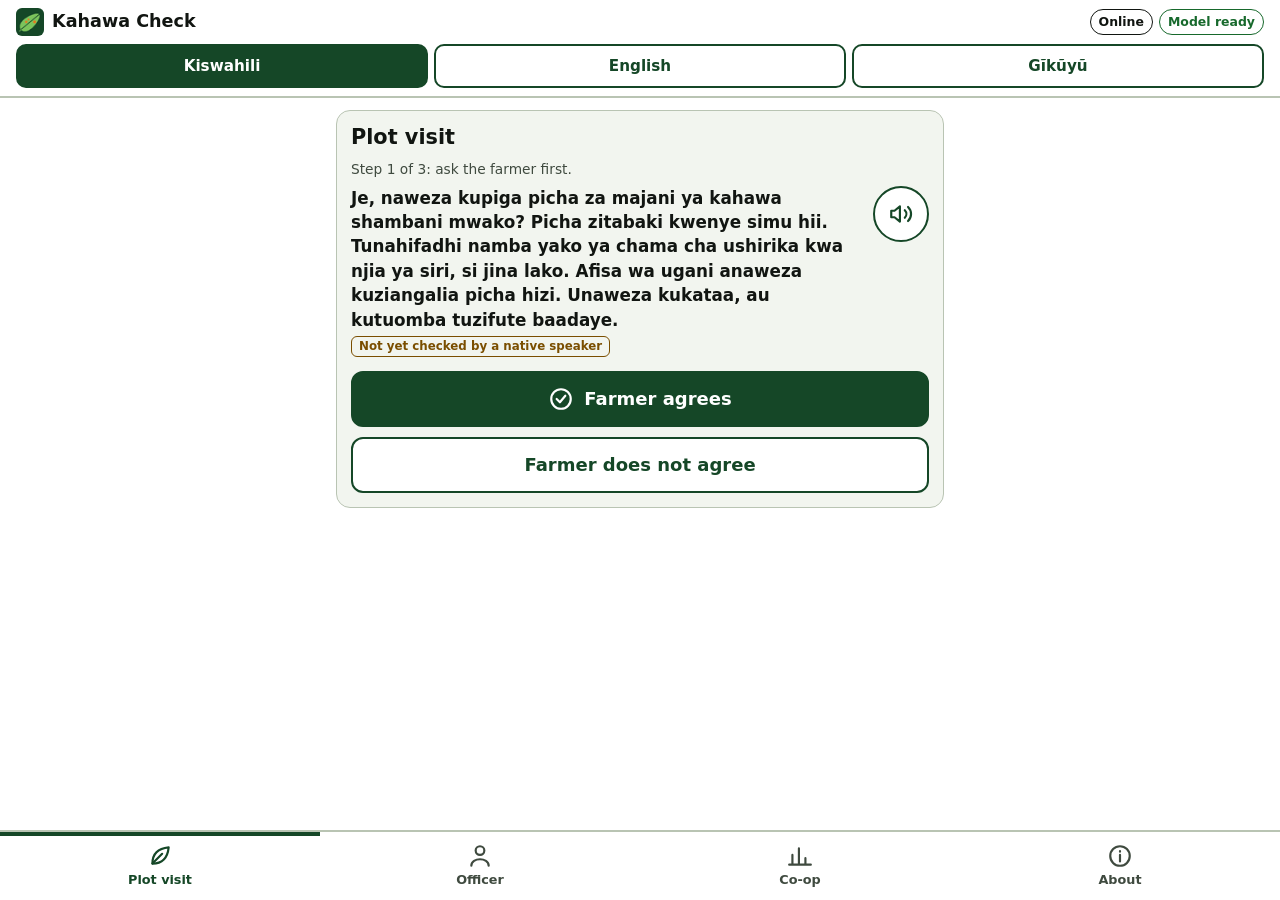
==== index.html @ 2ef7a18a "Kahawa Check: offline coffee-leaf check with a 'not sure' lane, officer learning loop and co-op earl" ====
<!doctype html>
<html lang="en">
<head>
<meta charset="utf-8">
<meta name="viewport" content="width=device-width, initial-scale=1, viewport-fit=cover">
<meta name="theme-color" content="#154727">
<meta name="description" content="Offline coffee leaf check for cooperative relay farmers. The extension officer makes the final call.">
<title>Kahawa Check</title>
<link rel="manifest" href="manifest.webmanifest">
<link rel="icon" type="image/png" href="icons/favicon-32.png">
<link rel="apple-touch-icon" href="icons/apple-touch-icon.png">
<meta name="apple-mobile-web-app-capable" content="yes">
<meta name="mobile-web-app-capable" content="yes">
<meta name="apple-mobile-web-app-title" content="Kahawa Check">
<link rel="stylesheet" href="styles.css">
</head>
<body>
<!-- Icon sprite: simple 24x24 stroke icons, used via <use href="#i-name"> -->
<svg xmlns="http://www.w3.org/2000/svg" style="display:none" aria-hidden="true">
  <symbol id="i-leaf" viewBox="0 0 24 24"><path d="M5 19C5 10 10 5 20 4c-1 10-6 15-15 15z"/><path d="M5 19l9-9"/></symbol>
  <symbol id="i-camera" viewBox="0 0 24 24"><path d="M3 8h4l2-3h6l2 3h4v11H3z"/><circle cx="12" cy="13" r="4"/></symbol>
  <symbol id="i-image" viewBox="0 0 24 24"><rect x="3" y="4" width="18" height="16" rx="2"/><circle cx="9" cy="10" r="2"/><path d="M21 17l-5-5-9 8"/></symbol>
  <symbol id="i-grid" viewBox="0 0 24 24"><rect x="3" y="3" width="8" height="8" rx="1"/><rect x="13" y="3" width="8" height="8" rx="1"/><rect x="3" y="13" width="8" height="8" rx="1"/><rect x="13" y="13" width="8" height="8" rx="1"/></symbol>
  <symbol id="i-play" viewBox="0 0 24 24"><path d="M11 5L6 9H3v6h3l5 4z"/><path d="M15.5 8.5a5 5 0 010 7M18.5 5.5a9 9 0 010 13"/></symbol>
  <symbol id="i-check" viewBox="0 0 24 24"><circle cx="12" cy="12" r="9"/><path d="M8 12l3 3 5-6"/></symbol>
  <symbol id="i-alert" viewBox="0 0 24 24"><path d="M12 3l10 18H2z"/><path d="M12 10v5M12 18v.5"/></symbol>
  <symbol id="i-question" viewBox="0 0 24 24"><circle cx="12" cy="12" r="9"/><path d="M9.5 9.5a2.5 2.5 0 114 2c-1 .7-1.5 1.2-1.5 2.5M12 17v.5"/></symbol>
  <symbol id="i-officer" viewBox="0 0 24 24"><circle cx="12" cy="7" r="4"/><path d="M4 21c0-4 4-6 8-6s8 2 8 6"/></symbol>
  <symbol id="i-chart" viewBox="0 0 24 24"><path d="M5 20V11M11 20V5M17 20v-6M2 20h20"/></symbol>
  <symbol id="i-info" viewBox="0 0 24 24"><circle cx="12" cy="12" r="9"/><path d="M12 11v6M12 7.5v.5"/></symbol>
  <symbol id="i-download" viewBox="0 0 24 24"><path d="M12 4v11M7 10l5 5 5-5M4 20h16"/></symbol>
  <symbol id="i-upload" viewBox="0 0 24 24"><path d="M12 16V5M7 10l5-5 5 5M4 20h16"/></symbol>
  <symbol id="i-trash" viewBox="0 0 24 24"><path d="M4 7h16M9 7V4h6v3M6 7l1 13h10l1-13"/></symbol>
  <symbol id="i-undo" viewBox="0 0 24 24"><path d="M9 14L4 9l5-5"/><path d="M4 9h10a6 6 0 010 12h-3"/></symbol>
  <symbol id="i-refresh" viewBox="0 0 24 24"><path d="M20 11a8 8 0 10-2.3 5.7M20 4v7h-7"/></symbol>
  <symbol id="i-flag" viewBox="0 0 24 24"><path d="M5 21V4M5 4h12l-2 4 2 4H5"/></symbol>
  <symbol id="i-lock" viewBox="0 0 24 24"><rect x="5" y="11" width="14" height="10" rx="2"/><path d="M8 11V7a4 4 0 018 0v4"/></symbol>
  <symbol id="i-list" viewBox="0 0 24 24"><path d="M10 6h11M10 12h11M10 18h11M3 6l1.5 1.5L7 5M3 12l1.5 1.5L7 11M3 18l1.5 1.5L7 17"/></symbol>
  <symbol id="i-arrow" viewBox="0 0 24 24"><path d="M5 12h14M13 6l6 6-6 6"/></symbol>
  <symbol id="i-close" viewBox="0 0 24 24"><path d="M6 6l12 12M18 6L6 18"/></symbol>
</svg>

<header class="top">
  <div class="top-row">
    <div class="brand"><img src="icons/favicon-32.png" alt="" width="28" height="28"><span>Kahawa Check</span></div>
    <div class="chips">
      <span id="net-status" class="chip"></span>
      <span id="model-status" class="chip chip-wait">Loading model</span>
    </div>
  </div>
  <div class="lang" role="group" aria-label="Language for answers">
    <button type="button" data-lang="sw">Kiswahili</button>
    <button type="button" data-lang="en">English</button>
    <button type="button" data-lang="kik">Gĩkũyũ</button>
  </div>
</header>

<main id="main">
  <section id="tab-visit" class="tab" aria-label="Plot visit"></section>
  <section id="tab-review" class="tab" aria-label="Officer review" hidden></section>
  <section id="tab-coop" class="tab" aria-label="Co-op dashboard" hidden></section>
  <section id="tab-about" class="tab" aria-label="About and privacy" hidden></section>
  <noscript><p class="card">This app needs JavaScript turned on.</p></noscript>
</main>

<nav class="tabbar" aria-label="Screens">
  <button type="button" data-tab="visit"><svg class="ic" aria-hidden="true"><use href="#i-leaf"/></svg><span>Plot visit</span></button>
  <button type="button" data-tab="review"><svg class="ic" aria-hidden="true"><use href="#i-officer"/></svg><span>Officer</span><b id="queue-badge" class="badge" hidden></b></button>
  <button type="button" data-tab="coop"><svg class="ic" aria-hidden="true"><use href="#i-chart"/></svg><span>Co-op</span></button>
  <button type="button" data-tab="about"><svg class="ic" aria-hidden="true"><use href="#i-info"/></svg><span>About</span></button>
</nav>

<div id="sheet" class="sheet" hidden></div>
<div id="toast" class="toast" role="status" aria-live="polite" hidden></div>

<!-- onnxruntime-web 1.30.0 (MIT), wasm-only build, vendored: no CDN requests at run time -->
<script src="vendor/ort/ort.wasm.min.js" defer></script>
<!-- shared maths (familiarity check, beta-binomial prior), same as ml/train_eval.py -->
<script src="lib/kahawa-core.js" defer></script>
<script src="app.js" defer></script>
</body>
</html>
---- styles.css ----
/* Kahawa Check styles: high contrast for outdoor use, big touch targets (min 52 px),
   one column, bottom tab bar reachable with one thumb. */
:root {
  --bg: #ffffff;
  --fg: #111511;
  --muted: #3f4a3f;
  --card: #f2f5ef;
  --line: #b9c4b3;
  --primary: #154727;
  --primary-fg: #ffffff;
  --ok: #17692c;
  --ok-bg: #e3f3e5;
  --bad: #9c2f0b;
  --bad-bg: #fdeadf;
  --unsure: #1f4a87;
  --unsure-bg: #e4edf9;
  --warn: #7a4e00;
  --warn-bg: #fff3d6;
  --focus: #e0761e;
  --radius: 14px;
  --tabbar-h: 68px;
  color-scheme: light;
}
@media (prefers-color-scheme: dark) {
  :root:not([data-theme="light"]) {
    --bg: #0d130e;
    --fg: #f1f5ef;
    --muted: #c3cdbf;
    --card: #18221a;
    --line: #3b4a3c;
    --primary: #8fd47a;
    --primary-fg: #0d130e;
    --ok: #8fd47a;
    --ok-bg: #16301b;
    --bad: #ffab85;
    --bad-bg: #3a1c10;
    --unsure: #9cc2ff;
    --unsure-bg: #15243b;
    --warn: #ffd27a;
    --warn-bg: #352a10;
    color-scheme: dark;
  }
}


* { box-sizing: border-box; }
html { -webkit-text-size-adjust: 100%; }
body {
  margin: 0;
  background: var(--bg);
  color: var(--fg);
  font: 18px/1.45 system-ui, -apple-system, "Segoe UI", Roboto, "Noto Sans", sans-serif;
  padding-bottom: calc(var(--tabbar-h) + env(safe-area-inset-bottom) + 16px);
  overflow-x: hidden;
}
h1, h2, h3 { line-height: 1.2; margin: 0 0 .5em; }
h2 { font-size: 1.3rem; }
h3 { font-size: 1.08rem; }
p { margin: .4em 0; }
a { color: var(--primary); }
small, .small { font-size: .86rem; color: var(--muted); }
.ic { width: 26px; height: 26px; fill: none; stroke: currentColor; stroke-width: 2; stroke-linecap: round; stroke-linejoin: round; flex: none; }
.ic-lg { width: 40px; height: 40px; }
:focus-visible { outline: 3px solid var(--focus); outline-offset: 2px; }

/* Header */
.top { position: sticky; top: 0; z-index: 5; background: var(--bg); border-bottom: 2px solid var(--line); padding: calc(8px + env(safe-area-inset-top)) 16px 8px; }
.top-row { display: flex; align-items: center; justify-content: space-between; gap: 8px; }
.brand { display: flex; align-items: center; gap: 8px; font-weight: 800; font-size: 1.1rem; }
.brand img { border-radius: 6px; }
.chips { display: flex; gap: 6px; flex-wrap: wrap; justify-content: flex-end; }
.chip { display: inline-flex; align-items: center; gap: 4px; font-size: .78rem; font-weight: 700; padding: 3px 8px; border-radius: 999px; border: 1.5px solid currentColor; white-space: nowrap; }
.chip:empty { display: none; }
.chip-ok { color: var(--ok); }
.chip-wait { color: var(--warn); }
.chip-bad { color: var(--bad); }
.lang { display: grid; grid-template-columns: repeat(3, 1fr); gap: 6px; margin-top: 8px; }
.lang button { min-height: 44px; border-radius: 10px; border: 2px solid var(--primary); background: var(--bg); color: var(--primary); font: inherit; font-size: .95rem; font-weight: 700; }
.lang button[aria-pressed="true"] { background: var(--primary); color: var(--primary-fg); }

main { max-width: 640px; margin: 0 auto; padding: 12px 16px; }
.tab > * + * { margin-top: 14px; }

/* Cards */
.card { background: var(--card); border: 1.5px solid var(--line); border-radius: var(--radius); padding: 14px; }
.card.ok { background: var(--ok-bg); border-color: var(--ok); }
.card.bad { background: var(--bad-bg); border-color: var(--bad); }
.card.unsure { background: var(--unsure-bg); border-color: var(--unsure); }
.card.warn { background: var(--warn-bg); border-color: var(--warn); }
.card-head { display: flex; align-items: center; gap: 10px; font-weight: 800; font-size: 1.15rem; }
.ok .card-head { color: var(--ok); }
.bad .card-head { color: var(--bad); }
.unsure .card-head { color: var(--unsure); }
.warn .card-head { color: var(--warn); }
.stack > * + * { margin-top: 10px; }
.row { display: flex; gap: 10px; align-items: center; flex-wrap: wrap; }
.grow { flex: 1 1 auto; min-width: 0; }
.notice { border-left: 5px solid var(--warn); background: var(--warn-bg); padding: 10px 12px; border-radius: 8px; font-size: .95rem; }
.label-nonai { display: inline-block; font-size: .8rem; font-weight: 800; letter-spacing: .02em; text-transform: uppercase; color: var(--warn); border: 2px solid var(--warn); border-radius: 6px; padding: 1px 6px; }

/* Buttons: big and high contrast */
.btn { display: inline-flex; align-items: center; justify-content: center; gap: 10px; min-height: 56px; padding: 10px 18px; border-radius: 12px; border: 2px solid var(--primary); background: var(--primary); color: var(--primary-fg); font: inherit; font-weight: 800; text-decoration: none; cursor: pointer; text-align: center; }
.btn.secondary { background: var(--bg); color: var(--primary); }
.btn.danger { background: var(--bg); color: var(--bad); border-color: var(--bad); }
.btn.small { min-height: 46px; padding: 6px 12px; font-size: .95rem; }
.btn.block { display: flex; width: 100%; }
.btn[disabled], .btn[aria-disabled="true"] { opacity: .45; cursor: not-allowed; }
.btn input[type=file] { position: absolute; width: 1px; height: 1px; opacity: 0; pointer-events: none; }
.btn-grid { display: grid; grid-template-columns: 1fr 1fr; gap: 10px; }
.btn-grid .wide { grid-column: 1 / -1; }

/* Answer block: fixed text + audio button */
.answer { display: flex; gap: 10px; align-items: flex-start; }
.answer .txt { flex: 1 1 auto; min-width: 0; }
.answer .txt p { margin: 0; font-size: 1.05rem; font-weight: 600; }
.play { flex: none; width: 56px; height: 56px; border-radius: 50%; border: 2px solid var(--primary); background: var(--bg); color: var(--primary); display: inline-flex; align-items: center; justify-content: center; cursor: pointer; }
.play[disabled] { opacity: .35; cursor: not-allowed; }
.play.playing { background: var(--primary); color: var(--primary-fg); }
.tags { display: flex; gap: 6px; flex-wrap: wrap; margin-top: 4px; }
.tag { font-size: .74rem; font-weight: 700; padding: 1px 7px; border-radius: 6px; border: 1.5px solid var(--muted); color: var(--muted); }
.tag.warn { border-color: var(--warn); color: var(--warn); }
.tag.syn { border-color: var(--unsure); color: var(--unsure); }

/* Forms */
label.field { display: block; font-weight: 700; }
label.field span { display: block; margin-bottom: 4px; }
input[type=text], input[type=search], input:not([type]) { width: 100%; min-height: 54px; font: inherit; padding: 10px 12px; border-radius: 10px; border: 2px solid var(--line); background: var(--bg); color: var(--fg); }
input:focus { border-color: var(--primary); }

/* Progress */
.progress { height: 14px; background: var(--line); border-radius: 999px; overflow: hidden; }
.progress > div { height: 100%; background: var(--primary); border-radius: 999px; transition: width .3s; }
.steps { font-weight: 800; font-size: 1.1rem; }

/* Result details */
.thumb { width: 96px; height: 96px; border-radius: 10px; object-fit: cover; border: 1.5px solid var(--line); background: var(--line); flex: none; }
.bars { display: grid; grid-template-columns: auto 1fr auto; gap: 4px 8px; align-items: center; font-size: .86rem; }
.bar { height: 10px; background: var(--line); border-radius: 6px; overflow: hidden; }
.bar > div { height: 100%; background: var(--muted); }
details summary { cursor: pointer; font-weight: 700; min-height: 40px; display: flex; align-items: center; }

/* Checklist */
.q { border-top: 1.5px solid var(--line); padding-top: 10px; }
.q:first-of-type { border-top: 0; }
.seg { display: grid; grid-template-columns: repeat(3, 1fr); gap: 6px; margin-top: 6px; }
.seg button { min-height: 48px; border-radius: 10px; border: 2px solid var(--primary); background: var(--bg); color: var(--primary); font: inherit; font-weight: 700; font-size: .95rem; }
.seg button[aria-pressed="true"] { background: var(--primary); color: var(--primary-fg); }

/* Officer review */
.review-item { display: grid; grid-template-columns: 112px 1fr; gap: 12px; align-items: start; }
.review-item .thumb { width: 112px; height: 112px; }
.label-btns { display: grid; grid-template-columns: 1fr 1fr; gap: 6px; margin-top: 8px; }
.label-btns .btn { min-height: 48px; font-size: .9rem; padding: 6px 8px; }

/* Dashboard table */
.table-wrap { overflow-x: auto; -webkit-overflow-scrolling: touch; border: 1.5px solid var(--line); border-radius: var(--radius); }
table { border-collapse: collapse; width: 100%; font-size: .9rem; }
th, td { padding: 9px 6px; text-align: right; border-bottom: 1px solid var(--line); vertical-align: top; }
td:first-child { overflow-wrap: anywhere; }
th:first-child, td:first-child { text-align: left; }
th { background: var(--card); font-size: .8rem; }
tr.alert td { background: var(--bad-bg); }
.alert-flag { color: var(--bad); font-weight: 800; white-space: nowrap; }
.kv { display: grid; grid-template-columns: auto 1fr; gap: 4px 12px; font-size: .92rem; }
.kv dt { font-weight: 700; }
.kv dd { margin: 0; overflow-wrap: anywhere; }

/* Bottom tab bar */
.tabbar { position: fixed; left: 0; right: 0; bottom: 0; z-index: 6; display: grid; grid-template-columns: repeat(4, 1fr); background: var(--bg); border-top: 2px solid var(--line); padding-bottom: env(safe-area-inset-bottom); }
.tabbar button { position: relative; height: var(--tabbar-h); border: 0; background: none; color: var(--muted); font: inherit; font-size: .8rem; font-weight: 700; display: flex; flex-direction: column; align-items: center; justify-content: center; gap: 2px; cursor: pointer; }
.tabbar button[aria-current="page"] { color: var(--primary); box-shadow: inset 0 4px 0 var(--primary); }
[hidden] { display: none !important; }
.badge { position: absolute; top: 6px; left: calc(50% + 8px); min-width: 22px; height: 22px; border-radius: 11px; background: var(--bad); color: #fff; font-size: .75rem; display: inline-flex; align-items: center; justify-content: center; padding: 0 5px; }

/* Bottom sheet (sample photo picker) */
.sheet { position: fixed; inset: 0; z-index: 10; background: rgba(0,0,0,.55); display: flex; align-items: flex-end; justify-content: center; }
.sheet[hidden] { display: none; }
.sheet-body { background: var(--bg); width: 100%; max-width: 640px; max-height: 85vh; overflow-y: auto; border-radius: 18px 18px 0 0; padding: 16px 16px calc(16px + env(safe-area-inset-bottom)); }
.sample-row { display: flex; gap: 12px; align-items: center; width: 100%; text-align: left; padding: 8px; min-height: 80px; border: 1.5px solid var(--line); border-radius: 12px; background: var(--card); color: var(--fg); font: inherit; cursor: pointer; }
.sample-row + .sample-row { margin-top: 8px; }
.sample-row img { width: 64px; height: 64px; object-fit: cover; border-radius: 8px; flex: none; }

/* Toast */
.toast { position: fixed; left: 16px; right: 16px; bottom: calc(var(--tabbar-h) + env(safe-area-inset-bottom) + 12px); z-index: 20; max-width: 600px; margin: 0 auto; background: var(--fg); color: var(--bg); padding: 12px 14px; border-radius: 12px; font-weight: 700; display: flex; gap: 10px; align-items: center; justify-content: space-between; }
.toast[hidden] { display: none; }
.toast button { background: none; border: 2px solid var(--bg); color: var(--bg); border-radius: 8px; font: inherit; font-weight: 800; min-height: 40px; padding: 4px 10px; }

.busy { display: inline-block; width: 18px; height: 18px; border: 3px solid currentColor; border-right-color: transparent; border-radius: 50%; animation: spin .8s linear infinite; vertical-align: -3px; }
@keyframes spin { to { transform: rotate(360deg); } }
@media (prefers-reduced-motion: reduce) { .busy { animation: none; } .progress > div { transition: none; } }
@media (max-width: 360px) { body { font-size: 17px; } .btn-grid { grid-template-columns: 1fr; } }
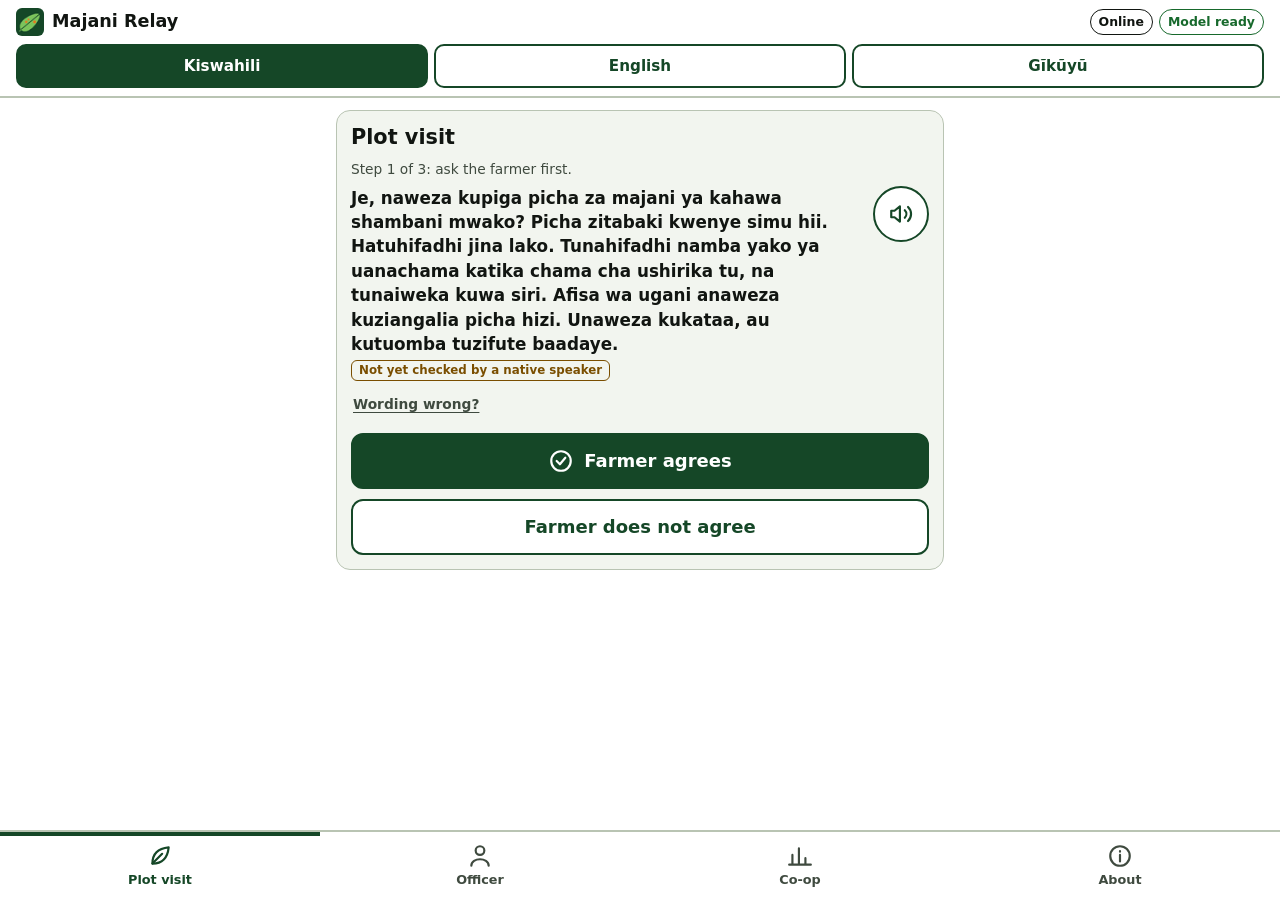
==== commit 77738daf: "Majani Relay: v3 model with 'different problem', nearest-officer-photo rule, guides, disagree button" ====
--- a/index.html
+++ b/index.html
@@ -5,13 +5,13 @@
 <meta name="viewport" content="width=device-width, initial-scale=1, viewport-fit=cover">
 <meta name="theme-color" content="#154727">
 <meta name="description" content="Offline coffee leaf check for cooperative relay farmers. The extension officer makes the final call.">
-<title>Kahawa Check</title>
+<title>Majani Relay</title>
 <link rel="manifest" href="manifest.webmanifest">
 <link rel="icon" type="image/png" href="icons/favicon-32.png">
 <link rel="apple-touch-icon" href="icons/apple-touch-icon.png">
 <meta name="apple-mobile-web-app-capable" content="yes">
 <meta name="mobile-web-app-capable" content="yes">
-<meta name="apple-mobile-web-app-title" content="Kahawa Check">
+<meta name="apple-mobile-web-app-title" content="Majani Relay">
 <link rel="stylesheet" href="styles.css">
 </head>
 <body>
@@ -42,7 +42,7 @@
 
 <header class="top">
   <div class="top-row">
-    <div class="brand"><img src="icons/favicon-32.png" alt="" width="28" height="28"><span>Kahawa Check</span></div>
+    <div class="brand"><img src="icons/favicon-32.png" alt="" width="28" height="28"><span>Majani Relay</span></div>
     <div class="chips">
       <span id="net-status" class="chip"></span>
       <span id="model-status" class="chip chip-wait">Loading model</span>
--- a/styles.css
+++ b/styles.css
@@ -1,4 +1,4 @@
-/* Kahawa Check styles: high contrast for outdoor use, big touch targets (min 52 px),
+/* Majani Relay styles: high contrast for outdoor use, big touch targets (min 52 px),
    one column, bottom tab bar reachable with one thumb. */
 :root {
   --bg: #ffffff;
@@ -94,7 +94,7 @@
 .warn .card-head { color: var(--warn); }
 .stack > * + * { margin-top: 10px; }
 .row { display: flex; gap: 10px; align-items: center; flex-wrap: wrap; }
-.grow { flex: 1 1 auto; min-width: 0; }
+.grow { flex: 1 1 0; min-width: 140px; } /* basis 0: long tag rows wrap inside, not below the photo */
 .notice { border-left: 5px solid var(--warn); background: var(--warn-bg); padding: 10px 12px; border-radius: 8px; font-size: .95rem; }
 .label-nonai { display: inline-block; font-size: .8rem; font-weight: 800; letter-spacing: .02em; text-transform: uppercase; color: var(--warn); border: 2px solid var(--warn); border-radius: 6px; padding: 1px 6px; }
 
@@ -126,6 +126,17 @@
 label.field span { display: block; margin-bottom: 4px; }
 input[type=text], input[type=search], input:not([type]) { width: 100%; min-height: 54px; font: inherit; padding: 10px 12px; border-radius: 10px; border: 2px solid var(--line); background: var(--bg); color: var(--fg); }
 input:focus { border-color: var(--primary); }
+textarea, select { display: block; width: 100%; min-height: 54px; font: inherit; font-weight: 400; padding: 10px 12px; border-radius: 10px; border: 2px solid var(--line); background: var(--bg); color: var(--fg); }
+textarea { resize: vertical; line-height: 1.4; }
+textarea:focus, select:focus { border-color: var(--primary); }
+
+/* Wording corrections: a quiet text button under each sentence, the report sheet, the officer list */
+.link-btn { display: inline-flex; align-items: center; min-height: 44px; margin: 2px 0 -8px; padding: 0 2px; border: 0; background: none; color: var(--muted); font: inherit; font-size: .86rem; font-weight: 600; text-decoration: underline; text-underline-offset: 3px; cursor: pointer; }
+.wc-quote { margin: 4px 0 0; padding: 8px 12px; border-left: 4px solid var(--line); background: var(--card); border-radius: 0 8px 8px 0; font-weight: 600; }
+.wc-list { list-style: none; margin: 8px 0 12px; padding: 0; }
+.wc-list li { border-top: 1.5px solid var(--line); padding: 10px 0; }
+.wc-list li:first-child { border-top: 0; }
+.wc-sugg { font-weight: 600; overflow-wrap: anywhere; }
 
 /* Progress */
 .progress { height: 14px; background: var(--line); border-radius: 999px; overflow: hidden; }
@@ -189,3 +200,27 @@
 @keyframes spin { to { transform: rotate(360deg); } }
 @media (prefers-reduced-motion: reduce) { .busy { animation: none; } .progress > div { transition: none; } }
 @media (max-width: 360px) { body { font-size: 17px; } .btn-grid { grid-template-columns: 1fr; } }
+
+/* Result card extras: "What does this mean?" guide, "I think it's something else" confirm and sent state */
+.sent-box, .confirm-box { border: 2px solid var(--unsure); background: var(--unsure-bg); color: var(--fg); border-radius: 12px; padding: 10px 12px; }
+.sent-box p, .confirm-box p { margin: 2px 0; }
+.sent-box > p:first-child { display: flex; align-items: center; gap: 6px; color: var(--unsure); }
+.sent-box .btn { margin-top: 6px; }
+.confirm-box .btn-grid { margin-top: 8px; }
+.guide .guide-sec { border-top: 1.5px solid var(--line); padding-top: 10px; margin-top: 10px; }
+.guide .guide-sec h3 { margin: 0 0 4px; }
+.guide .guide-sec p { margin: 0; font-size: 1.02rem; }
+.guide .tags { margin-top: 8px; }
+.guide-sources { border-top: 1.5px solid var(--line); padding-top: 10px; margin-top: 12px; }
+.src-list { margin: 6px 0 0; padding-left: 18px; }
+.src-list li { margin: 4px 0; overflow-wrap: anywhere; }
+.guide > .btn.block { margin-top: 14px; }
+
+/* Farm details taps (for the officer; the AI does not use them) */
+.farm-q { margin-top: 10px; }
+.farm-label { display: block; font-weight: 700; }
+.seg.seg-3 { grid-template-columns: repeat(3, 1fr); }
+.seg.seg-4 { grid-template-columns: repeat(4, 1fr); }
+.seg button { padding: 4px 6px; line-height: 1.15; }
+.farm-line { overflow-wrap: anywhere; }
+@media (max-width: 400px) { .seg.seg-4 { grid-template-columns: repeat(2, 1fr); } }
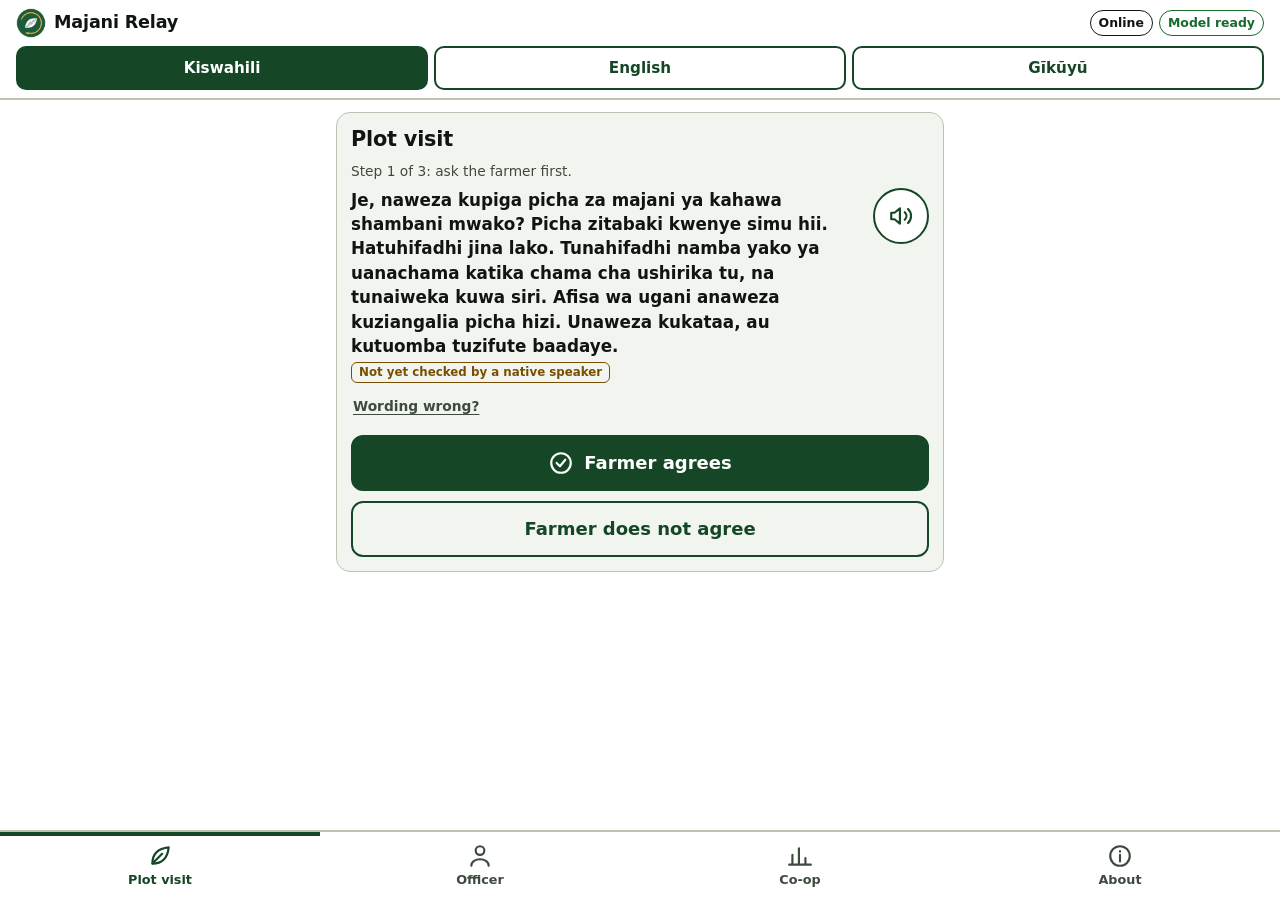
==== commit 750bb311: "App polish: discard unfinished visit; About technical details folded; model card layout fixed on pho" ====
--- a/index.html
+++ b/index.html
@@ -42,7 +42,7 @@
 
 <header class="top">
   <div class="top-row">
-    <div class="brand"><img src="icons/favicon-32.png" alt="" width="28" height="28"><span>Majani Relay</span></div>
+    <div class="brand"><img src="icons/icon-192.png" alt="" width="30" height="30"><span>Majani Relay</span></div>
     <div class="chips">
       <span id="net-status" class="chip"></span>
       <span id="model-status" class="chip chip-wait">Loading model</span>
--- a/styles.css
+++ b/styles.css
@@ -49,7 +49,7 @@
   margin: 0;
   background: var(--bg);
   color: var(--fg);
-  font: 18px/1.45 system-ui, -apple-system, "Segoe UI", Roboto, "Noto Sans", sans-serif;
+  font: 18px/1.45 "Avenir Next", "Avenir", system-ui, -apple-system, "Segoe UI", Roboto, "Noto Sans", sans-serif;
   padding-bottom: calc(var(--tabbar-h) + env(safe-area-inset-bottom) + 16px);
   overflow-x: hidden;
 }
@@ -172,7 +172,8 @@
 th { background: var(--card); font-size: .8rem; }
 tr.alert td { background: var(--bad-bg); }
 .alert-flag { color: var(--bad); font-weight: 800; white-space: nowrap; }
-.kv { display: grid; grid-template-columns: auto 1fr; gap: 4px 12px; font-size: .92rem; }
+.kv { display: grid; grid-template-columns: minmax(0, 2fr) minmax(0, 3fr); gap: 6px 14px; font-size: .92rem; }
+@media (max-width: 560px) { .kv { grid-template-columns: minmax(0, 1fr); gap: 2px; } .kv dd { margin-bottom: 10px; color: var(--muted, #555); } }
 .kv dt { font-weight: 700; }
 .kv dd { margin: 0; overflow-wrap: anywhere; }
 
@@ -224,3 +225,12 @@
 .seg button { padding: 4px 6px; line-height: 1.15; }
 .farm-line { overflow-wrap: anywhere; }
 @media (max-width: 400px) { .seg.seg-4 { grid-template-columns: repeat(2, 1fr); } }
+
+/* collapsible technical section on About */
+details.tech > summary { cursor: pointer; font-weight: 800; font-size: 1.05rem; list-style: none; display: flex; align-items: center; gap: 10px; min-height: 44px; }
+details.tech > summary::-webkit-details-marker { display: none; }
+details.tech > summary::before { content: "▸"; display: inline-block; transition: transform .15s; }
+details.tech[open] > summary::before { transform: rotate(90deg); }
+details.tech h3 { margin: 18px 0 8px; font-size: 1rem; }
+.btn.secondary { background: transparent; color: var(--primary); margin-top: 10px; }
+h1, h2, h3, .brand span { letter-spacing: -0.01em; }
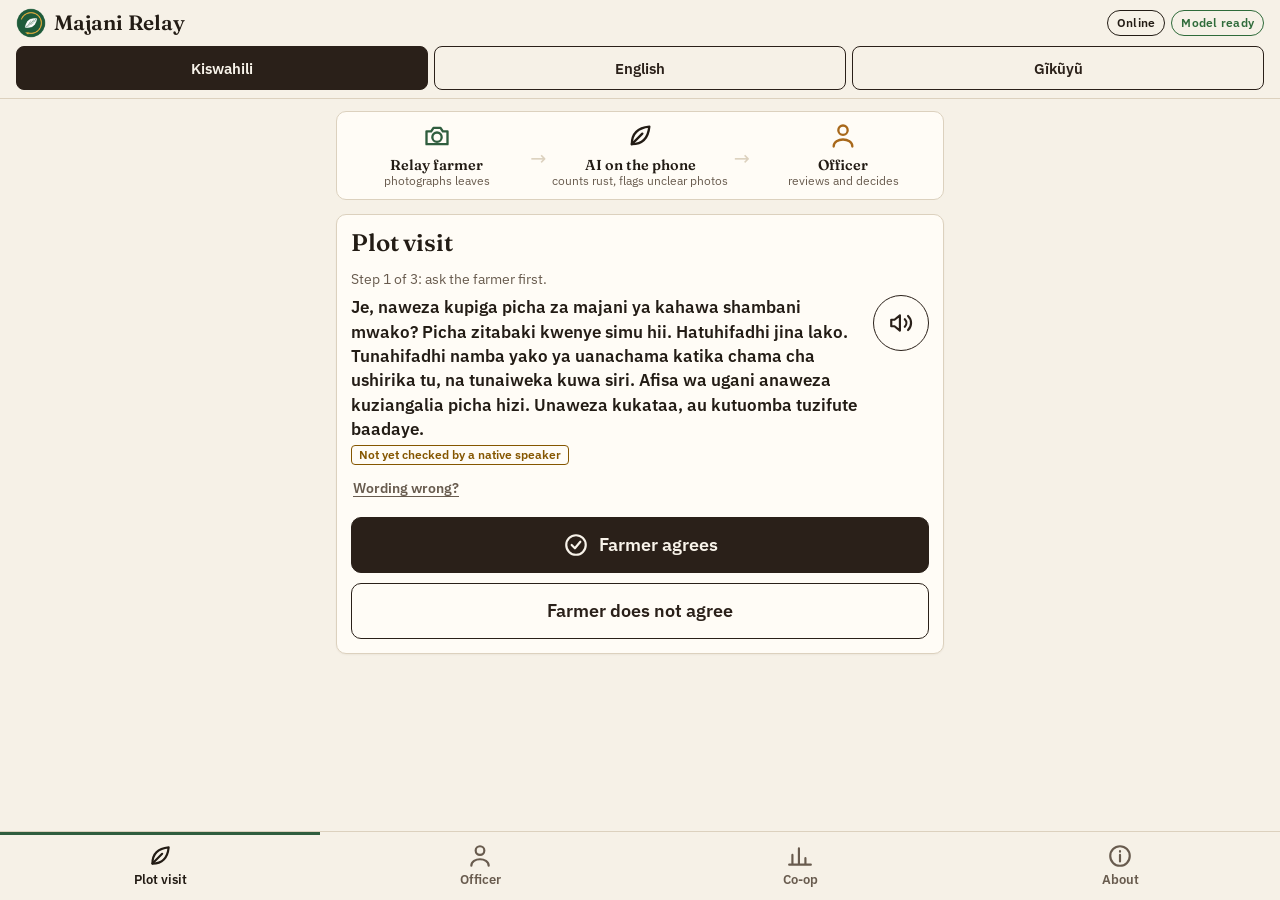
==== commit ee433fe6: "Re-skin (field notebook): paper and coffee-ink palette, Fraunces + IBM Plex Sans self-hosted for off" ====
--- a/index.html
+++ b/index.html
@@ -3,7 +3,7 @@
 <head>
 <meta charset="utf-8">
 <meta name="viewport" content="width=device-width, initial-scale=1, viewport-fit=cover">
-<meta name="theme-color" content="#154727">
+<meta name="theme-color" content="#f6f1e7">
 <meta name="description" content="Offline coffee leaf check for cooperative relay farmers. The extension officer makes the final call.">
 <title>Majani Relay</title>
 <link rel="manifest" href="manifest.webmanifest">
--- a/styles.css
+++ b/styles.css
@@ -49,7 +49,7 @@
   margin: 0;
   background: var(--bg);
   color: var(--fg);
-  font: 18px/1.45 "Avenir Next", "Avenir", system-ui, -apple-system, "Segoe UI", Roboto, "Noto Sans", sans-serif;
+  font: 18px/1.45 system-ui, -apple-system, "Segoe UI", Roboto, "Noto Sans", sans-serif;
   padding-bottom: calc(var(--tabbar-h) + env(safe-area-inset-bottom) + 16px);
   overflow-x: hidden;
 }
@@ -96,7 +96,7 @@
 .row { display: flex; gap: 10px; align-items: center; flex-wrap: wrap; }
 .grow { flex: 1 1 0; min-width: 140px; } /* basis 0: long tag rows wrap inside, not below the photo */
 .notice { border-left: 5px solid var(--warn); background: var(--warn-bg); padding: 10px 12px; border-radius: 8px; font-size: .95rem; }
-.label-nonai { display: inline-block; font-size: .8rem; font-weight: 800; letter-spacing: .02em; text-transform: uppercase; color: var(--warn); border: 2px solid var(--warn); border-radius: 6px; padding: 1px 6px; }
+.label-nonai { display: inline-block; font-size: .86rem; font-weight: 600; color: var(--muted); }
 
 /* Buttons: big and high contrast */
 .btn { display: inline-flex; align-items: center; justify-content: center; gap: 10px; min-height: 56px; padding: 10px 18px; border-radius: 12px; border: 2px solid var(--primary); background: var(--primary); color: var(--primary-fg); font: inherit; font-weight: 800; text-decoration: none; cursor: pointer; text-align: center; }
@@ -117,7 +117,7 @@
 .play[disabled] { opacity: .35; cursor: not-allowed; }
 .play.playing { background: var(--primary); color: var(--primary-fg); }
 .tags { display: flex; gap: 6px; flex-wrap: wrap; margin-top: 4px; }
-.tag { font-size: .74rem; font-weight: 700; padding: 1px 7px; border-radius: 6px; border: 1.5px solid var(--muted); color: var(--muted); }
+.tag { display: inline-block; max-width: 100%; line-height: 1.3; font-size: .74rem; font-weight: 700; padding: 1px 7px; border-radius: 6px; border: 1.5px solid var(--muted); color: var(--muted); }
 .tag.warn { border-color: var(--warn); color: var(--warn); }
 .tag.syn { border-color: var(--unsure); color: var(--unsure); }
 
@@ -173,16 +173,16 @@
 tr.alert td { background: var(--bad-bg); }
 .alert-flag { color: var(--bad); font-weight: 800; white-space: nowrap; }
 .kv { display: grid; grid-template-columns: minmax(0, 2fr) minmax(0, 3fr); gap: 6px 14px; font-size: .92rem; }
-@media (max-width: 560px) { .kv { grid-template-columns: minmax(0, 1fr); gap: 2px; } .kv dd { margin-bottom: 10px; color: var(--muted, #555); } }
 .kv dt { font-weight: 700; }
 .kv dd { margin: 0; overflow-wrap: anywhere; }
+@media (max-width: 560px) { .kv { grid-template-columns: minmax(0, 1fr); gap: 2px; } .kv dd { margin-bottom: 10px; color: var(--muted, #555); } }
 
 /* Bottom tab bar */
 .tabbar { position: fixed; left: 0; right: 0; bottom: 0; z-index: 6; display: grid; grid-template-columns: repeat(4, 1fr); background: var(--bg); border-top: 2px solid var(--line); padding-bottom: env(safe-area-inset-bottom); }
 .tabbar button { position: relative; height: var(--tabbar-h); border: 0; background: none; color: var(--muted); font: inherit; font-size: .8rem; font-weight: 700; display: flex; flex-direction: column; align-items: center; justify-content: center; gap: 2px; cursor: pointer; }
 .tabbar button[aria-current="page"] { color: var(--primary); box-shadow: inset 0 4px 0 var(--primary); }
 [hidden] { display: none !important; }
-.badge { position: absolute; top: 6px; left: calc(50% + 8px); min-width: 22px; height: 22px; border-radius: 11px; background: var(--bad); color: #fff; font-size: .75rem; display: inline-flex; align-items: center; justify-content: center; padding: 0 5px; }
+.badge { position: absolute; top: 6px; left: calc(50% + 8px); min-width: 22px; height: 22px; border-radius: 11px; background: var(--bad); color: var(--bg); font-size: .75rem; font-weight: 700; display: inline-flex; align-items: center; justify-content: center; padding: 0 5px; }
 
 /* Bottom sheet (sample photo picker) */
 .sheet { position: fixed; inset: 0; z-index: 10; background: rgba(0,0,0,.55); display: flex; align-items: flex-end; justify-content: center; }
@@ -227,10 +227,118 @@
 @media (max-width: 400px) { .seg.seg-4 { grid-template-columns: repeat(2, 1fr); } }
 
 /* collapsible technical section on About */
-details.tech > summary { cursor: pointer; font-weight: 800; font-size: 1.05rem; list-style: none; display: flex; align-items: center; gap: 10px; min-height: 44px; }
+details.tech > summary { cursor: pointer; font-weight: 700; font-size: 1.05rem; list-style: none; display: flex; align-items: center; gap: 10px; min-height: 44px; }
 details.tech > summary::-webkit-details-marker { display: none; }
-details.tech > summary::before { content: "▸"; display: inline-block; transition: transform .15s; }
 details.tech[open] > summary::before { transform: rotate(90deg); }
 details.tech h3 { margin: 18px 0 8px; font-size: 1rem; }
-.btn.secondary { background: transparent; color: var(--primary); margin-top: 10px; }
+
+/* Display font: Avenir Next on headings, buttons and the tab bar (Apple devices); paragraph text keeps the phone's own font. */
+:root { --font-display: "Avenir Next", "Avenir", system-ui, -apple-system, "Segoe UI", Roboto, "Noto Sans", sans-serif; }
+h1, h2, h3, .brand, .card-head, .steps, .btn, .seg button, .lang button, .tabbar button, details summary { font-family: var(--font-display); }
 h1, h2, h3, .brand span { letter-spacing: -0.01em; }
+.btn, .brand, .card-head, .steps { font-weight: 700; } /* Avenir Next Bold; 800 would pick the much blockier Heavy */
+
+/* About page */
+.how { list-style: none; counter-reset: how; padding: 0; margin: 14px 0; display: grid; gap: 12px; }
+.how li { counter-increment: how; display: grid; grid-template-columns: 30px minmax(0, 1fr); gap: 12px; align-items: start; }
+.how li::before { content: counter(how); display: grid; place-items: center; width: 30px; height: 30px; border-radius: 50%; background: var(--primary); color: var(--primary-fg); font-family: var(--font-display); font-weight: 700; font-size: .9rem; }
+.facts { list-style: none; padding: 0; margin: 10px 0 4px; display: grid; gap: 12px; }
+.facts li { display: grid; grid-template-columns: 24px minmax(0, 1fr); gap: 12px; align-items: start; }
+.facts li .ic { width: 24px; height: 24px; margin-top: 1px; color: var(--primary); }
+.langs { display: grid; grid-template-columns: max-content minmax(0, 1fr); gap: 8px 16px; margin: 10px 0; }
+.langs dt { font-weight: 700; }
+.langs dd { margin: 0; }
+details.more { margin-top: 10px; border-top: 1px solid var(--line); padding-top: 4px; }
+details.more > summary { color: var(--primary); font-size: .95rem; list-style: none; gap: 8px; }
+details.more > summary::-webkit-details-marker { display: none; }
+details.more > summary::before, details.tech > summary::before { content: "▸"; display: inline-block; width: 1em; text-align: center; font-size: 1.1em; transition: transform .15s; }
+details.more[open] > summary::before { transform: rotate(90deg); }
+details.more h3 { margin: 12px 0 4px; font-size: 1rem; }
+details.more p { font-size: .9rem; }
+
+/* Co-op table: fixed column widths so the village name gets the most room on a phone */
+.coop-table { table-layout: fixed; }
+.coop-table col.c-village { width: 37%; }
+.coop-table col.c-raw { width: 20%; }
+.coop-table col.c-adj { width: 22%; }
+.coop-table col.c-chance { width: 21%; }
+.coop-table th, .coop-table td { padding: 10px 6px; }
+.coop-table .alert-flag { white-space: normal; }
+.coop-table td:first-child { overflow-wrap: break-word; }
+.coop-table .alert-flag .ic { width: 16px; height: 16px; vertical-align: -2px; }
+.card > details.more:first-child { margin-top: 0; border-top: 0; padding-top: 0; }
+.pin-row { display: grid; gap: 18px; margin: 18px 0 6px; }
+.pin-row label.field span { display: block; margin-bottom: 8px; }
+.pin-row .pin-input { display: block; width: 100%; max-width: 220px; min-height: 60px; font-size: 1.6rem; letter-spacing: .5em; text-align: center; -webkit-text-security: disc; }
+.pin-row p { margin: 0; }
+
+/* ===================== Re-skin: "field notebook" =====================
+   Paper background, coffee-ink text and main buttons, leaf green and amber as accents only.
+   Fraunces (headings) + IBM Plex Sans (text), both OFL, self-hosted in fonts/ so they work offline. */
+@font-face { font-family: "Fraunces"; font-style: normal; font-weight: 600; font-display: swap; src: url(fonts/fraunces-latin-600-normal.woff2) format("woff2"); unicode-range: U+0000-00FF, U+0131, U+0152-0153, U+02BB-02BC, U+02C6, U+02DA, U+02DC, U+0304, U+0308, U+0329, U+2000-206F, U+20AC, U+2122, U+2191, U+2193, U+2212, U+2215, U+FEFF, U+FFFD; }
+@font-face { font-family: "Fraunces"; font-style: normal; font-weight: 600; font-display: swap; src: url(fonts/fraunces-latin-ext-600-normal.woff2) format("woff2"); unicode-range: U+0100-02BA, U+02BD-02C5, U+02C7-02CC, U+02CE-02D7, U+02DD-02FF, U+0304, U+0308, U+0329, U+1D00-1DBF, U+1E00-1E9F, U+1EF2-1EFF, U+2020, U+20A0-20AB, U+20AD-20C0, U+2113, U+2C60-2C7F, U+A720-A7FF; }
+@font-face { font-family: "IBM Plex Sans"; font-style: normal; font-weight: 400; font-display: swap; src: url(fonts/ibm-plex-sans-latin-400-normal.woff2) format("woff2"); unicode-range: U+0000-00FF, U+0131, U+0152-0153, U+02BB-02BC, U+02C6, U+02DA, U+02DC, U+0304, U+0308, U+0329, U+2000-206F, U+20AC, U+2122, U+2191, U+2193, U+2212, U+2215, U+FEFF, U+FFFD; }
+@font-face { font-family: "IBM Plex Sans"; font-style: normal; font-weight: 400; font-display: swap; src: url(fonts/ibm-plex-sans-latin-ext-400-normal.woff2) format("woff2"); unicode-range: U+0100-02BA, U+02BD-02C5, U+02C7-02CC, U+02CE-02D7, U+02DD-02FF, U+0304, U+0308, U+0329, U+1D00-1DBF, U+1E00-1E9F, U+1EF2-1EFF, U+2020, U+20A0-20AB, U+20AD-20C0, U+2113, U+2C60-2C7F, U+A720-A7FF; }
+@font-face { font-family: "IBM Plex Sans"; font-style: normal; font-weight: 600; font-display: swap; src: url(fonts/ibm-plex-sans-latin-600-normal.woff2) format("woff2"); unicode-range: U+0000-00FF, U+0131, U+0152-0153, U+02BB-02BC, U+02C6, U+02DA, U+02DC, U+0304, U+0308, U+0329, U+2000-206F, U+20AC, U+2122, U+2191, U+2193, U+2212, U+2215, U+FEFF, U+FFFD; }
+@font-face { font-family: "IBM Plex Sans"; font-style: normal; font-weight: 600; font-display: swap; src: url(fonts/ibm-plex-sans-latin-ext-600-normal.woff2) format("woff2"); unicode-range: U+0100-02BA, U+02BD-02C5, U+02C7-02CC, U+02CE-02D7, U+02DD-02FF, U+0304, U+0308, U+0329, U+1D00-1DBF, U+1E00-1E9F, U+1EF2-1EFF, U+2020, U+20A0-20AB, U+20AD-20C0, U+2113, U+2C60-2C7F, U+A720-A7FF; }
+
+:root {
+  --bg: #f6f1e7; --fg: #231c15; --muted: #685b4e; --card: #fffcf6; --line: #dcd1be;
+  --primary: #2a2019; --primary-fg: #f8f3ea; --accent: #2f5d3e; --amber: #a8681a;
+  --ok: #2f6b3a; --ok-bg: #edf3e5; --bad: #9a3412; --bad-bg: #fbebe2; --unsure: #2b4f7e; --unsure-bg: #e9eff6;
+  --warn: #855600; --warn-bg: #fbefd6; --focus: #c07a1a; --radius: 10px;
+  --font-display: "Fraunces", Georgia, "Times New Roman", serif;
+  --font-text: "IBM Plex Sans", system-ui, -apple-system, "Segoe UI", Roboto, "Noto Sans", sans-serif;
+}
+@media (prefers-color-scheme: dark) {
+  :root:not([data-theme="light"]) {
+    --bg: #17130f; --fg: #f1eadf; --muted: #c2b5a4; --card: #211b15; --line: #3f352b;
+    --primary: #efe6d6; --primary-fg: #1a1510; --accent: #8fc79a; --amber: #e5a64a;
+    --ok: #8fc79a; --ok-bg: #1d2a1f; --bad: #f2a07b; --bad-bg: #3a2016; --unsure: #9dbbe6; --unsure-bg: #1c2633; --warn: #f0c46e; --warn-bg: #352a14;
+  }
+}
+body { font-family: var(--font-text); }
+h1, h2, h3, .brand, .card-head, .steps, details.tech > summary { font-family: var(--font-display); font-weight: 600; letter-spacing: -0.005em; }
+.btn, .seg button, .lang button, .tabbar button, details.more > summary, .chip, .label-btns .btn, .toast { font-family: var(--font-text); font-weight: 600; }
+h2 { font-size: 1.5rem; }
+h3 { font-size: 1.16rem; }
+.brand { font-size: 1.3rem; font-weight: 600; }
+.top { border-bottom: 1px solid var(--line); }
+.chip { border-width: 1px; font-size: .74rem; letter-spacing: .02em; padding: 3px 9px; }
+.card { background: var(--card); border: 1px solid var(--line); border-radius: var(--radius); box-shadow: 0 1px 2px rgba(60, 40, 20, .05); }
+.card.ok, .card.bad, .card.unsure, .card.warn { border-width: 1px; border-left-width: 6px; }
+.card-head { font-size: 1.3rem; }
+.btn { border-width: 1.5px; border-radius: 10px; }
+.btn.secondary { background: transparent; }
+.btn.danger { background: transparent; }
+.lang button, .seg button { border-width: 1.5px; border-radius: 8px; }
+.play { border-width: 1.5px; background: transparent; }
+input[type=text], input[type=search], input:not([type]), textarea, select { border-width: 1.5px; border-radius: 8px; background: var(--card); }
+.thumb { border-width: 1px; border-radius: 8px; }
+.tag { border-width: 1px; border-radius: 4px; font-weight: 600; }
+.progress { height: 10px; background: var(--line); }
+.progress > div { background: var(--accent); }
+.tabbar { border-top: 1px solid var(--line); }
+.tabbar button { color: var(--muted); }
+.tabbar button[aria-current="page"] { color: var(--fg); box-shadow: inset 0 3px 0 var(--accent); }
+a, details.more > summary { color: var(--accent); }
+.how li::before { background: var(--accent); font-family: var(--font-display); }
+.facts li .ic { color: var(--accent); }
+.table-wrap { border-width: 1px; background: var(--card); }
+th { background: transparent; font-weight: 600; color: var(--muted); }
+.sample-row { background: var(--card); border-width: 1px; }
+.sheet-body { background: var(--bg); }
+.sent-box, .confirm-box { border-width: 1px; border-left-width: 5px; border-radius: 8px; }
+.notice { border-left-width: 4px; }
+
+/* The relay, on the first screen: who does what */
+.relay { display: grid; grid-template-columns: 1fr auto 1fr auto 1fr; align-items: start; gap: 4px; padding: 12px 10px; border: 1px solid var(--line); border-radius: var(--radius); background: var(--card); }
+.relay-step { display: grid; justify-items: center; text-align: center; gap: 6px; font-size: .78rem; line-height: 1.25; color: var(--muted); }
+.relay-step b { display: block; font-family: var(--font-display); font-weight: 600; font-size: .98rem; color: var(--fg); }
+.relay-step .ic { width: 28px; height: 28px; color: var(--accent); }
+.relay-step:nth-child(3) .ic { color: var(--fg); }
+.relay-step:nth-child(5) .ic { color: var(--amber); }
+.relay-arrow { align-self: center; color: var(--line); font-size: 1.2rem; padding-top: 4px; }
+.relay-step { font-size: .74rem; }
+.relay-step b { font-size: .9rem; }
+.relay { padding: 10px 8px; gap: 2px; }
